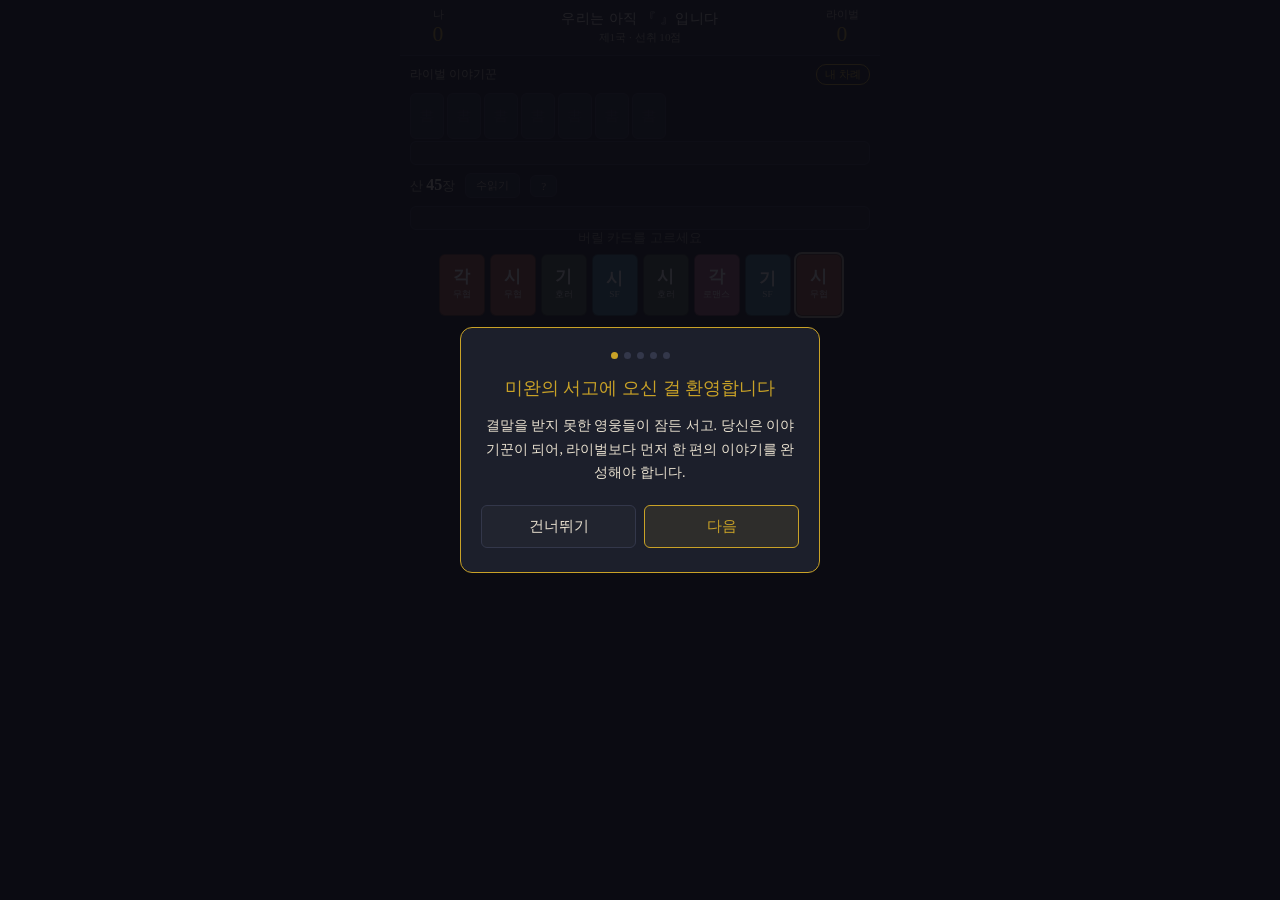
==== index.html @ e7d1369c "업데이트: 튜토리얼 추가, 밸런스/UI 수정" ====
<!DOCTYPE html>
<html lang="ko">
<head>
<meta charset="UTF-8">
<meta name="viewport" content="width=device-width, initial-scale=1.0, maximum-scale=1.0, user-scalable=no">
<title>우리는 아직 『 』입니다 — 대국</title>
<link rel="stylesheet" href="./css/style.css?v=1">
</head>
<body>
<header id="hud">
  <div class="hud-side">
    <span class="hud-label">나</span>
    <span id="my-score" class="hud-score">0</span>
  </div>
  <div class="hud-mid">
    <p class="hud-title">우리는 아직 『 』입니다</p>
    <p class="hud-round">제<span id="round-no">1</span>국 · <span id="target-score"></span></p>
  </div>
  <div class="hud-side">
    <span class="hud-label">라이벌</span>
    <span id="ai-score" class="hud-score">0</span>
  </div>
</header>

<main id="table">
  <!-- 상대 영역 -->
  <section class="zone ai-zone">
    <div class="zone-head">
      <span>라이벌 이야기꾼</span>
      <span id="turn-badge" class="turn-badge"></span>
    </div>
    <div id="ai-hand" class="hand-row backs"></div>
    <div id="ai-discards" class="discard-grid" aria-label="상대 버림패"></div>
  </section>

  <!-- 산 -->
  <section class="zone wall-zone">
    <div class="wall-info">
      <span>산 <b id="wall-count">0</b>장</span>
      <button type="button" id="btn-counts" class="btn tiny">수읽기</button>
      <button type="button" id="btn-help" class="btn tiny">?</button>
    </div>
    <div id="count-panel" class="count-panel hidden"></div>
  </section>

  <!-- 내 영역 -->
  <section class="zone my-zone">
    <div id="my-discards" class="discard-grid" aria-label="내 버림패"></div>
    <div id="assist" class="assist"></div>
    <div id="my-hand" class="hand-row mine"></div>
    <p id="card-info" class="card-info"></p>
    <div id="actions" class="actions"></div>
  </section>
</main>

<!-- 튜토리얼 오버레이 (독립 모듈) -->
<div id="tutorial" class="tutorial hidden"></div>

<!-- 컷인/프롬프트 오버레이 -->
<div id="overlay" class="overlay hidden"></div>

<!-- 도움말 -->
<div id="help" class="overlay hidden">
  <div class="modal help">
    <p class="help-title">이야기 대국 — 규칙</p>
    <p>산에서 번갈아 카드를 뽑고 한 장을 버립니다. 손패 8장이 <b>세트 3장 × 2 + 짝 2장</b>을 이루고 역이 1개 이상이면 완성을 선언해 국을 이깁니다.</p>
    <p><b>세트</b>: 같은 장르 3장, 또는 서사 순서 3장 (기원→시련→각성 / 시련→각성→승리)</p>
    <p><b>짝</b>: 같은 영웅 2장, 또는 인연 짝</p>
    <p><b>운명 뺏기</b>: 상대가 버린 카드로 내 손이 완성되면 가로챌 수 있습니다.</p>
    <p><b>수읽기</b>: 산의 구성은 공개(각 20종 × 3장). "수읽기" 버튼으로 아직 안 보인 장수를 셀 수 있습니다.</p>
    <p>먼저 목표 점수에 도달하면 매치 승리. 산이 마르면 텐파이(한 장 대기) 쪽이 소점을 가져갑니다.</p>
    <button type="button" id="btn-tutorial-again" class="btn">튜토리얼 다시 보기</button>
    <button type="button" id="btn-help-close" class="btn declare">닫기</button>
  </div>
</div>

<script type="module" src="./src/main.js?v=1"></script>
</body>
</html>
---- css/style.css ----
/* style.css — 밤 서고 팔레트 (본편 계승), 모바일 우선 */
:root {
  --night: #14161f;
  --night2: #1c1f2b;
  --panel: #21242f;
  --line: #33374a;
  --paper: #e8e0cf;
  --paper-dim: #b7ae9a;
  --gold: #c9a227;
  --danger: #b0413e;
  --g-mu: #a3543f;
  --g-sf: #3d7a8a;
  --g-fa: #6b5aa0;
  --g-ro: #b0607a;
  --g-ho: #4a5a45;
}
* { box-sizing: border-box; margin: 0; padding: 0; -webkit-tap-highlight-color: transparent; }
html, body { height: 100%; }
body {
  background: var(--night);
  color: var(--paper);
  font-family: "Noto Serif KR", "Nanum Myeongjo", serif;
  max-width: 480px;
  margin: 0 auto;
  display: flex;
  flex-direction: column;
}

/* ---------- HUD ---------- */
#hud {
  display: flex;
  align-items: center;
  justify-content: space-between;
  padding: 8px 12px;
  border-bottom: 1px solid var(--line);
  background: var(--night2);
}
.hud-side { display: flex; flex-direction: column; align-items: center; min-width: 52px; }
.hud-label { font-size: .68rem; color: var(--paper-dim); }
.hud-score { font-size: 1.35rem; color: var(--gold); }
.hud-mid { text-align: center; }
.hud-title { font-size: .85rem; letter-spacing: .04em; }
.hud-round { font-size: .7rem; color: var(--paper-dim); margin-top: 2px; }

/* ---------- 구역 ---------- */
#table { flex: 1; display: flex; flex-direction: column; padding: 8px 10px 14px; gap: 8px; overflow-y: auto; }
.zone-head {
  display: flex; justify-content: space-between; align-items: center;
  font-size: .75rem; color: var(--paper-dim); margin-bottom: 6px;
}
.turn-badge { font-size: .7rem; padding: 2px 8px; border-radius: 10px; border: 1px solid var(--line); }
.turn-badge.mine { color: var(--gold); border-color: var(--gold); }

/* ---------- 카드 ---------- */
.card {
  width: 46px; height: 62px;
  border-radius: 6px;
  border: 1px solid rgba(0,0,0,.4);
  color: #fff;
  font-family: inherit;
  display: inline-flex; flex-direction: column;
  align-items: center; justify-content: center; gap: 2px;
  position: relative;
  flex: 0 0 auto;
}
.card .c-stage { font-size: 1.05rem; font-weight: 700; line-height: 1; }
.card .c-genre { font-size: .58rem; opacity: .9; }
.card.small { width: 34px; height: 46px; }
.card.small .c-stage { font-size: .85rem; }
.card.small .c-genre { font-size: .5rem; }
.card.back { background: var(--panel); border-color: var(--line); }
.card.back::after { content: "書"; color: var(--line); font-size: .9rem; }
.g-mu { background: var(--g-mu); }
.g-sf { background: var(--g-sf); }
.g-fa { background: var(--g-fa); }
.g-ro { background: var(--g-ro); }
.g-ho { background: var(--g-ho); }

.card.tappable { cursor: pointer; }
.card.tappable:active { transform: translateY(-2px); }
.card.selected { transform: translateY(-8px); box-shadow: 0 0 0 2px var(--gold); }
.card.drawn { box-shadow: 0 0 0 2px var(--paper-dim); }
.card.drawn.selected { box-shadow: 0 0 0 2px var(--gold); }
.card.discard { opacity: .75; }
.card.just-discarded { opacity: 1; box-shadow: 0 0 0 2px var(--gold); animation: pulse .9s ease infinite alternate; }
.card.stolen { box-shadow: 0 0 0 2px var(--gold); }
@keyframes pulse { from { box-shadow: 0 0 0 2px var(--gold); } to { box-shadow: 0 0 10px 3px var(--gold); } }

/* ---------- 손패·버림패 ---------- */
.hand-row { display: flex; gap: 5px; flex-wrap: nowrap; overflow-x: auto; padding: 2px 0; }
.hand-row.mine { justify-content: center; flex-wrap: wrap; min-height: 66px; }
.hand-row.backs { gap: 3px; }
.discard-grid {
  display: flex; flex-wrap: wrap; gap: 4px;
  min-height: 24px;
  padding: 6px;
  background: var(--night2);
  border: 1px solid var(--line);
  border-radius: 6px;
}

/* ---------- 산 구역 ---------- */
.wall-zone { }
.wall-info {
  display: flex; align-items: center; gap: 10px;
  font-size: .8rem; color: var(--paper-dim);
}
.wall-info b { color: var(--paper); font-size: 1rem; }
.count-panel {
  margin-top: 8px;
  background: var(--night2); border: 1px solid var(--line); border-radius: 8px;
  padding: 8px 10px;
  font-size: .78rem;
}
.cp-row { display: grid; grid-template-columns: 60px repeat(4, 1fr); gap: 2px; align-items: center; padding: 2px 0; }
.cp-head { color: var(--paper-dim); font-size: .68rem; text-align: center; }
.cp-head span { text-align: center; }
.cp-genre { padding: 1px 6px; border-radius: 4px; color: #fff; font-size: .68rem; text-align: center; }
.cp-n { text-align: center; color: var(--paper); }
.cp-n.zero { color: var(--danger); }
.cp-note { margin-top: 6px; font-size: .62rem; color: var(--paper-dim); }

/* ---------- 자동 판정 보조 (D33) ---------- */
.assist { min-height: 22px; font-size: .8rem; text-align: center; }
.assist-declare { color: var(--gold); animation: pulse-text 1s ease infinite alternate; }
.assist-tenpai { color: var(--gold); }
.assist-hint { color: var(--paper-dim); }
.assist-dim { color: var(--paper-dim); opacity: .7; }
.wait-chip {
  display: inline-block; padding: 1px 7px; border-radius: 9px;
  color: #fff; font-size: .7rem; margin: 1px 2px;
}
.wait-chip b { color: #fff; }
@keyframes pulse-text { from { opacity: .8; } to { opacity: 1; } }

.card-info { font-size: .72rem; color: var(--paper-dim); text-align: center; min-height: 16px; }

/* ---------- 버튼 ---------- */
.actions { display: flex; gap: 8px; justify-content: center; min-height: 44px; }
.btn {
  font-family: inherit; font-size: .95rem;
  padding: 10px 18px;
  background: var(--panel); color: var(--paper);
  border: 1px solid var(--line); border-radius: 6px;
  cursor: pointer;
}
.btn.declare {
  color: var(--gold); border-color: var(--gold);
  background: rgba(201, 162, 39, .1);
}
.btn.tiny { font-size: .7rem; padding: 4px 10px; color: var(--paper-dim); }

/* ---------- 오버레이·모달 ---------- */
.overlay {
  position: fixed; inset: 0;
  background: rgba(10, 11, 17, .82);
  display: flex; align-items: center; justify-content: center;
  padding: 20px;
  z-index: 10;
}
.hidden { display: none !important; }
.modal {
  background: var(--night2);
  border: 1px solid var(--gold);
  border-radius: 10px;
  padding: 22px 20px;
  max-width: 360px; width: 100%;
  max-height: 86vh; overflow-y: auto;
  text-align: center;
  animation: modal-in .25s ease;
}
@keyframes modal-in { from { transform: scale(.92); opacity: 0; } to { transform: scale(1); opacity: 1; } }
.modal-btns { display: flex; gap: 10px; justify-content: center; margin-top: 14px; }

.steal-title { font-size: 1.5rem; color: var(--gold); letter-spacing: .1em; }
.steal-desc { font-size: .85rem; color: var(--paper-dim); margin-top: 10px; line-height: 1.5; }
.steal-score { font-size: .95rem; margin-top: 8px; }

.re-type { font-size: 1.4rem; color: var(--gold); letter-spacing: .08em; }
.roundend.lose .re-type { color: var(--paper-dim); }
.re-who { font-size: .82rem; color: var(--paper-dim); margin: 8px 0 12px; }
.re-hand { display: flex; justify-content: center; gap: 8px; flex-wrap: wrap; margin-bottom: 12px; }
.re-group { display: inline-flex; gap: 3px; padding: 3px; border: 1px dashed var(--line); border-radius: 6px; }
.re-yaku {
  display: flex; justify-content: space-between; align-items: baseline; gap: 8px;
  font-size: .85rem; padding: 3px 4px;
}
.re-yaku small { color: var(--paper-dim); font-size: .65rem; flex: 1; text-align: left; }
.re-yaku b { color: var(--gold); }
.re-score { font-size: 1.7rem; color: var(--gold); margin: 10px 0 4px; }
.ex-line { font-size: .9rem; margin: 6px 0; }
.roundend .btn, .matchend .btn { margin-top: 12px; }

.me-title { font-size: 1.15rem; color: var(--gold); line-height: 1.5; }
.matchend.lose .me-title { color: var(--paper); }
.me-desc { font-size: .8rem; color: var(--paper-dim); margin-top: 8px; }
.me-score { font-size: 1.6rem; margin-top: 12px; }

.help { text-align: left; }
.help-title { font-size: 1.05rem; color: var(--gold); margin-bottom: 10px; text-align: center; }
.help p { font-size: .8rem; line-height: 1.65; margin-bottom: 8px; color: var(--paper); }
.help .btn { display: block; margin: 12px auto 0; }

/* ---------- 튜토리얼 ---------- */
.tutorial {
  position: fixed; inset: 0;
  z-index: 20;
  pointer-events: none;
}
.tutorial:not(.hidden) { pointer-events: auto; }
.tutorial[data-mode="slides"] {
  background: rgba(10, 11, 17, .9);
  display: flex; align-items: center; justify-content: center;
  padding: 20px;
}
.tut-slide {
  background: var(--night2);
  border: 1px solid var(--gold);
  border-radius: 12px;
  padding: 24px 20px;
  max-width: 360px; width: 100%;
  text-align: center;
  animation: modal-in .25s ease;
}
.tut-dots { display: flex; gap: 6px; justify-content: center; margin-bottom: 16px; }
.tut-dots span { width: 7px; height: 7px; border-radius: 50%; background: var(--line); }
.tut-dots span.on { background: var(--gold); }
.tut-title { font-size: 1.15rem; color: var(--gold); margin-bottom: 14px; }
.tut-body { font-size: .88rem; line-height: 1.7; color: var(--paper); }
.tut-body b { color: var(--gold); }
.tut-demo { display: flex; gap: 10px; justify-content: center; margin: 4px 0 16px; }
.tut-btns { display: flex; gap: 8px; justify-content: center; margin-top: 20px; }
.tut-btns .btn { flex: 1; }

/* 상황 툴팁 (코치마크) */
.tutorial[data-mode="coach"] { background: rgba(10, 11, 17, .45); }
.coach-mark {
  position: absolute;
  left: 50%; transform: translateX(-50%);
  max-width: 320px; width: calc(100% - 32px);
  background: var(--night2);
  border: 1px solid var(--gold);
  border-radius: 10px;
  padding: 14px 16px;
  text-align: center;
  animation: modal-in .2s ease;
  box-shadow: 0 6px 24px rgba(0,0,0,.5);
}
.coach-mark p { font-size: .84rem; line-height: 1.6; color: var(--paper); margin-bottom: 10px; }
.coach-mark p b { color: var(--gold); }
.coach-mark .btn { padding: 7px 16px; font-size: .85rem; }
.tut-highlight {
  position: relative;
  z-index: 21;
  box-shadow: 0 0 0 3px var(--gold), 0 0 18px 4px rgba(201,162,39,.5);
  border-radius: 8px;
}
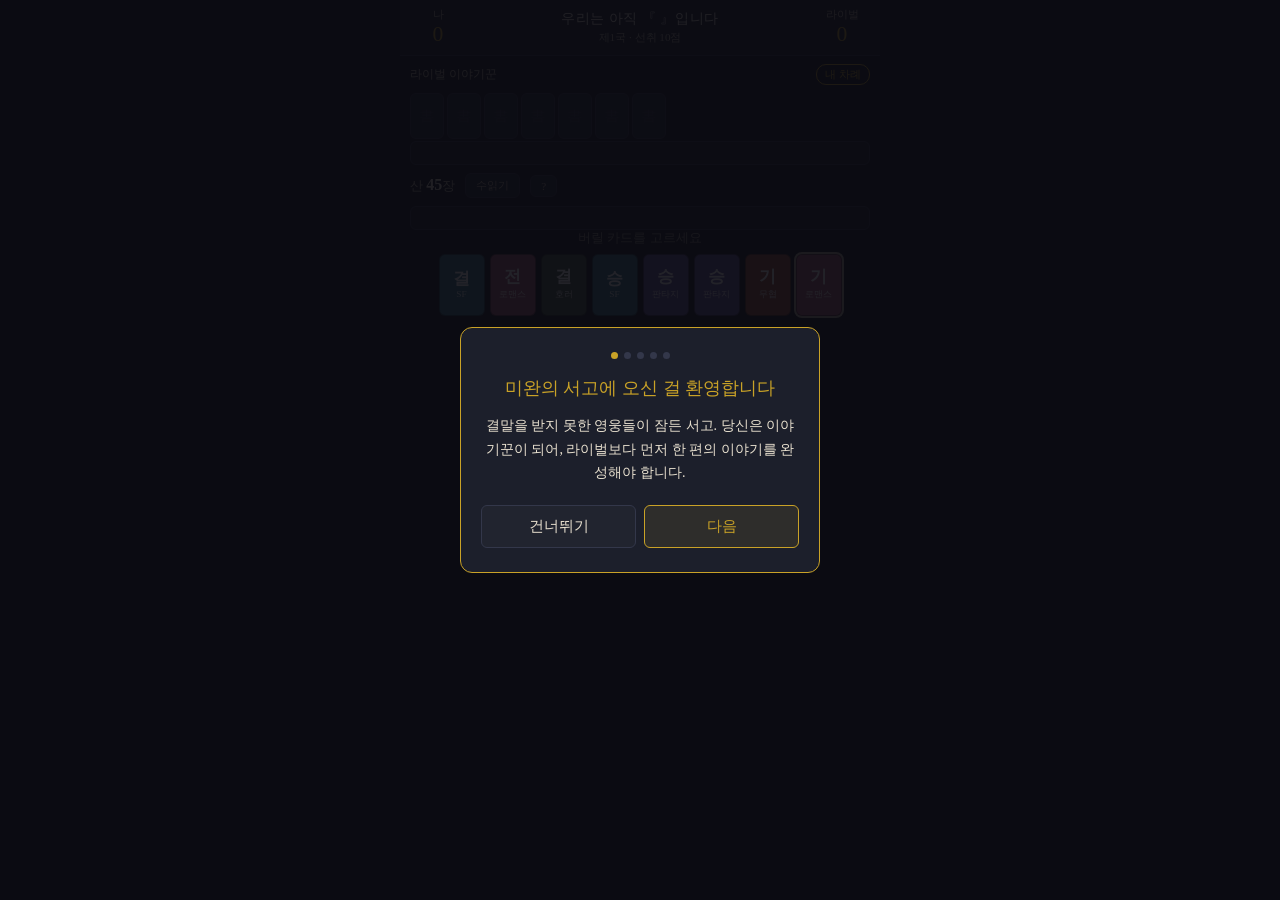
==== commit 70d1ef38: "업데이트 2026-07-22 19:00:05.31" ====
--- a/index.html
+++ b/index.html
@@ -27,7 +27,10 @@
   <section class="zone ai-zone">
     <div class="zone-head">
       <span>라이벌 이야기꾼</span>
-      <span id="turn-badge" class="turn-badge"></span>
+      <span class="zone-head-right">
+        <span id="ai-warn" class="ai-warn"></span>
+        <span id="turn-badge" class="turn-badge"></span>
+      </span>
     </div>
     <div id="ai-hand" class="hand-row backs"></div>
     <div id="ai-discards" class="discard-grid" aria-label="상대 버림패"></div>
--- a/css/style.css
+++ b/css/style.css
@@ -255,3 +255,34 @@
   box-shadow: 0 0 0 3px var(--gold), 0 0 18px 4px rgba(201,162,39,.5);
   border-radius: 8px;
 }
+
+/* 완성 예시 (튜토리얼 정적 그림) */
+.tut-example {
+  display: flex; align-items: flex-start; justify-content: center;
+  gap: 4px; flex-wrap: wrap;
+  margin: 14px 0 4px;
+}
+.tut-ex-group {
+  display: flex; flex-direction: column; align-items: center; gap: 5px;
+  background: var(--night); border: 1px dashed var(--line);
+  border-radius: 8px; padding: 8px 7px 6px;
+}
+.tut-ex-cards { display: flex; gap: 3px; }
+.tut-ex-label { font-size: .58rem; color: var(--paper-dim); text-align: center; line-height: 1.3; max-width: 96px; }
+.tut-ex-plus { align-self: center; color: var(--gold); font-size: 1rem; padding: 0 1px; }
+
+/* ① 상대 텐파이 경고 */
+.zone-head-right { display: inline-flex; align-items: center; gap: 6px; }
+.ai-warn { font-size: 0; }
+.ai-warn.on {
+  font-size: .68rem;
+  color: var(--danger);
+  border: 1px solid var(--danger);
+  border-radius: 10px;
+  padding: 2px 8px;
+  background: rgba(176, 65, 62, .12);
+  animation: warn-pulse 1.1s ease infinite alternate;
+}
+@keyframes warn-pulse { from { opacity: .65; } to { opacity: 1; } }
+/* 상대가 텐파이면 상대 영역 전체를 살짝 물들여 시선을 끈다 */
+.ai-zone.danger .hand-row.backs { box-shadow: 0 0 0 1px var(--danger); border-radius: 6px; padding: 3px; }
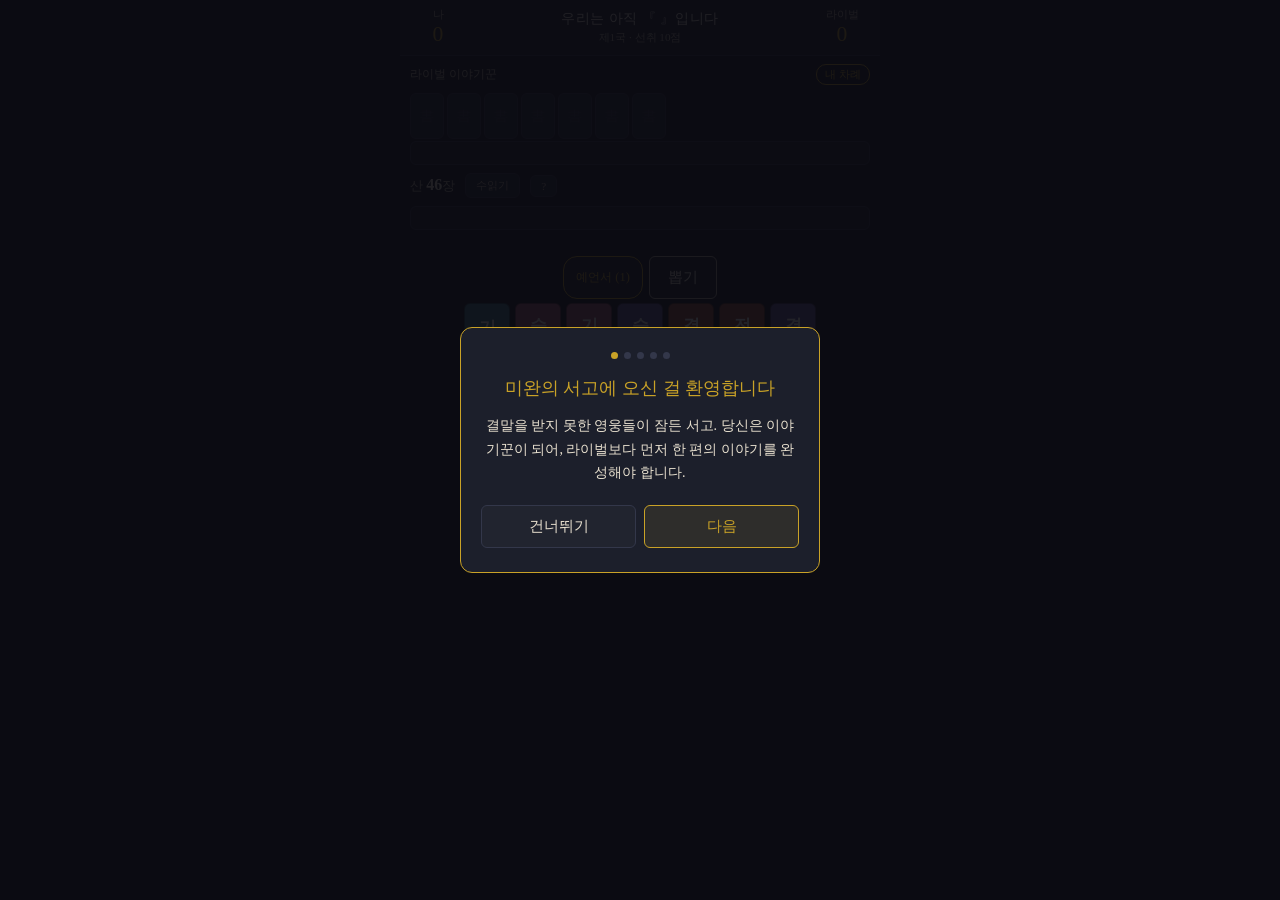
==== commit 91e3dd5c: "Add special abilities (foresight/adapt/foreshadow) M1-M3 + docs" ====
--- a/index.html
+++ b/index.html
@@ -50,9 +50,11 @@
   <section class="zone my-zone">
     <div id="my-discards" class="discard-grid" aria-label="내 버림패"></div>
     <div id="assist" class="assist"></div>
+    <div id="ability-bar" class="ability-bar"></div>
     <div id="my-hand" class="hand-row mine"></div>
     <p id="card-info" class="card-info"></p>
     <div id="actions" class="actions"></div>
+    <div id="ability-panel" class="ability-panel hidden"></div>
   </section>
 </main>
 
--- a/css/style.css
+++ b/css/style.css
@@ -286,3 +286,42 @@
 @keyframes warn-pulse { from { opacity: .65; } to { opacity: 1; } }
 /* 상대가 텐파이면 상대 영역 전체를 살짝 물들여 시선을 끈다 */
 .ai-zone.danger .hand-row.backs { box-shadow: 0 0 0 1px var(--danger); border-radius: 6px; padding: 3px; }
+
+/* ---------- 특수 능력 (예언서·각색·복선) ---------- */
+.ability-bar {
+  display: flex; flex-wrap: wrap; gap: 6px;
+  justify-content: center;
+  margin: 4px 0 2px;
+}
+.ability-btn {
+  background: var(--panel);
+  border: 1px solid var(--gold);
+  color: var(--gold);
+  border-radius: 14px;
+  padding: 5px 12px;
+  font-size: .78rem;
+}
+.ability-btn.used { opacity: .38; border-color: var(--line); color: var(--paper-dim); }
+.draw-btn { border-color: var(--paper-dim); color: var(--paper); }
+.ability-panel {
+  border: 1px solid var(--gold);
+  background: rgba(201, 162, 39, .06);
+  border-radius: 10px;
+  padding: 8px 10px;
+  margin: 6px 0 2px;
+}
+.ability-panel.hidden { display: none; }
+.ap-title { font-size: .78rem; color: var(--gold); margin-bottom: 6px; text-align: center; }
+.peek-row, .pick-row, .genre-pick {
+  display: flex; gap: 6px; flex-wrap: wrap; justify-content: center; align-items: center;
+}
+.peek-item { display: flex; flex-direction: column; align-items: center; gap: 2px; }
+.peek-order { font-size: .6rem; color: var(--paper-dim); }
+.card.pick { box-shadow: 0 0 0 1px var(--gold); }
+.genre-btn { padding: 6px 14px; font-size: .82rem; border-radius: 10px; color: var(--paper); border: 1px solid var(--line); }
+.genre-btn.g-mu { background: var(--g-mu); }
+.genre-btn.g-sf { background: var(--g-sf); }
+.genre-btn.g-fa { background: var(--g-fa); }
+.genre-btn.g-ro { background: var(--g-ro); }
+.genre-btn.g-ho { background: var(--g-ho); }
+.ability-panel .btn.tiny { margin-top: 8px; }
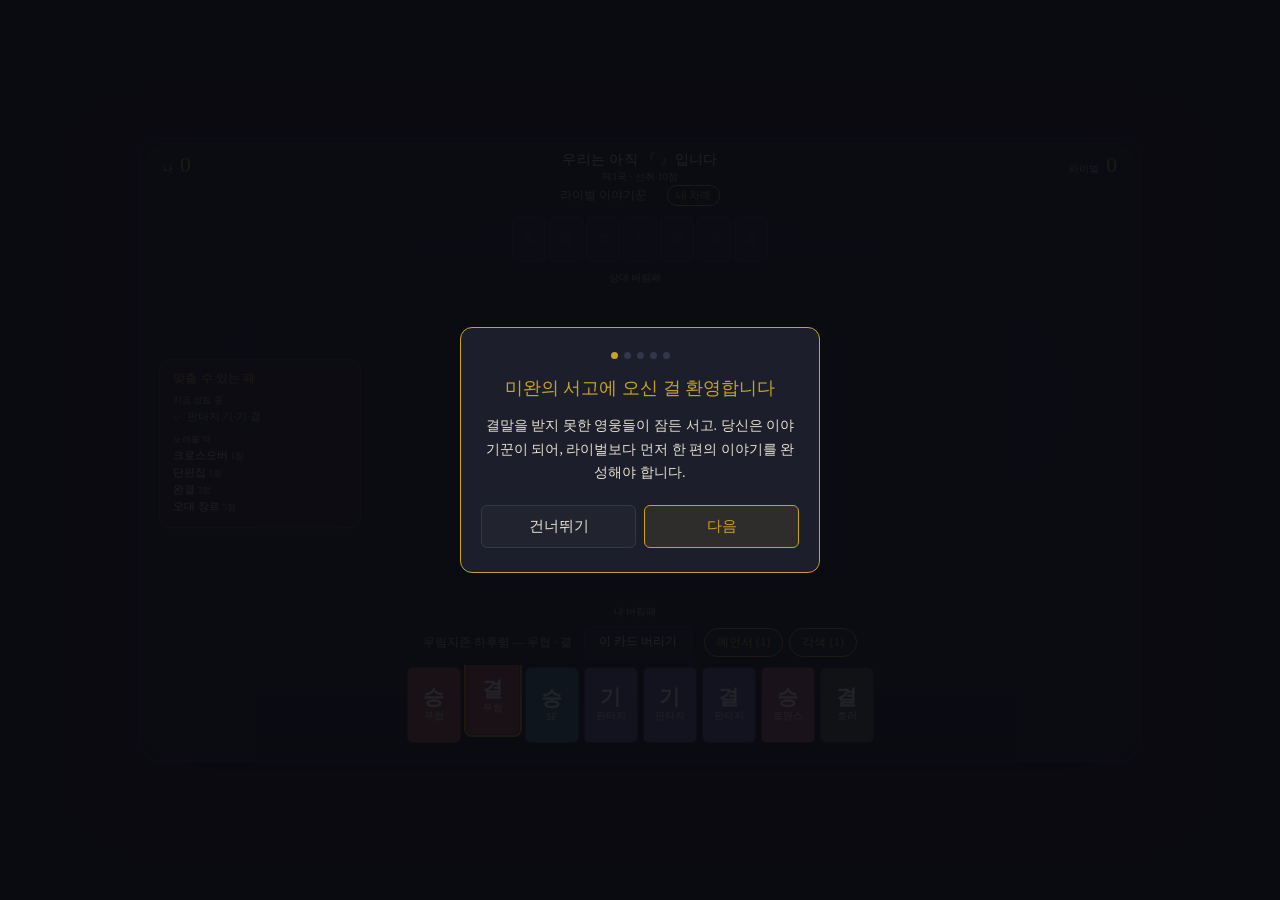
==== commit ecee8f2a: "Add special abilities (foresight/adapt/foreshadow) M1-M3 + docs" ====
--- a/index.html
+++ b/index.html
@@ -2,61 +2,68 @@
 <html lang="ko">
 <head>
 <meta charset="UTF-8">
-<meta name="viewport" content="width=device-width, initial-scale=1.0, maximum-scale=1.0, user-scalable=no">
+<meta name="viewport" content="width=device-width, initial-scale=1.0">
 <title>우리는 아직 『 』입니다 — 대국</title>
-<link rel="stylesheet" href="./css/style.css?v=1">
+<link rel="stylesheet" href="./css/style.css?v=2">
 </head>
 <body>
-<header id="hud">
-  <div class="hud-side">
-    <span class="hud-label">나</span>
-    <span id="my-score" class="hud-score">0</span>
-  </div>
-  <div class="hud-mid">
+
+<!-- 테이블: 상대는 위 끝, 내 패는 아래 끝, 가운데(산)는 비움 -->
+<div class="table">
+  <div class="sc l"><span class="hud-label">나</span><span id="my-score" class="hud-score">0</span></div>
+  <div class="ttl">
     <p class="hud-title">우리는 아직 『 』입니다</p>
     <p class="hud-round">제<span id="round-no">1</span>국 · <span id="target-score"></span></p>
   </div>
-  <div class="hud-side">
-    <span class="hud-label">라이벌</span>
-    <span id="ai-score" class="hud-score">0</span>
-  </div>
-</header>
+  <div class="sc r"><span class="hud-label">라이벌</span><span id="ai-score" class="hud-score">0</span></div>
 
-<main id="table">
-  <!-- 상대 영역 -->
-  <section class="zone ai-zone">
-    <div class="zone-head">
+  <!-- 상대 (위 끝) -->
+  <section class="opp ai-zone">
+    <div class="opp-head">
       <span>라이벌 이야기꾼</span>
-      <span class="zone-head-right">
-        <span id="ai-warn" class="ai-warn"></span>
-        <span id="turn-badge" class="turn-badge"></span>
-      </span>
+      <span id="ai-warn" class="ai-warn"></span>
+      <span id="turn-badge" class="turn-badge"></span>
     </div>
     <div id="ai-hand" class="hand-row backs"></div>
-    <div id="ai-discards" class="discard-grid" aria-label="상대 버림패"></div>
+    <div class="disc-line">
+      <span class="disc-cap">상대 버림패</span>
+      <div id="ai-discards" class="discard-grid" aria-label="상대 버림패"></div>
+    </div>
   </section>
 
-  <!-- 산 -->
-  <section class="zone wall-zone">
-    <div class="wall-info">
-      <span>산 <b id="wall-count">0</b>장</span>
-      <button type="button" id="btn-counts" class="btn tiny">수읽기</button>
-      <button type="button" id="btn-help" class="btn tiny">?</button>
+  <!-- 중앙: 산 + 왼쪽 '맞출 수 있는 패' -->
+  <section class="mid">
+    <aside class="cond">
+      <div class="cond-h">맞출 수 있는 패</div>
+      <div id="assist" class="assist"></div>
+    </aside>
+
+    <div class="wall-zone">
+      <div class="deck-line"></div>
+      <div class="wall-info"><span>산 <b id="wall-count">0</b>장</span></div>
+      <div class="wall-btns">
+        <button type="button" id="btn-counts" class="ghost">수읽기</button>
+        <button type="button" id="btn-help" class="ghost">?</button>
+      </div>
+      <div id="count-panel" class="count-panel hidden"></div>
     </div>
-    <div id="count-panel" class="count-panel hidden"></div>
   </section>
 
-  <!-- 내 영역 -->
-  <section class="zone my-zone">
-    <div id="my-discards" class="discard-grid" aria-label="내 버림패"></div>
-    <div id="assist" class="assist"></div>
-    <div id="ability-bar" class="ability-bar"></div>
+  <!-- 내 패 (아래 끝) -->
+  <section class="you">
+    <div class="disc-line">
+      <span class="disc-cap">내 버림패</span>
+      <div id="my-discards" class="discard-grid" aria-label="내 버림패"></div>
+    </div>
+    <div class="actbar">
+      <p id="card-info" class="card-info"></p>
+      <div id="actions" class="actions"></div>
+      <div id="ability-bar" class="ability-bar"></div>
+    </div>
     <div id="my-hand" class="hand-row mine"></div>
-    <p id="card-info" class="card-info"></p>
-    <div id="actions" class="actions"></div>
     <div id="ability-panel" class="ability-panel hidden"></div>
   </section>
-</main>
+</div>
 
 <!-- 튜토리얼 오버레이 (독립 모듈) -->
 <div id="tutorial" class="tutorial hidden"></div>
@@ -68,17 +75,18 @@
 <div id="help" class="overlay hidden">
   <div class="modal help">
     <p class="help-title">이야기 대국 — 규칙</p>
-    <p>산에서 번갈아 카드를 뽑고 한 장을 버립니다. 손패 8장이 <b>세트 3장 × 2 + 짝 2장</b>을 이루고 역이 1개 이상이면 완성을 선언해 국을 이깁니다.</p>
-    <p><b>세트</b>: 같은 장르 3장, 또는 서사 순서 3장 (기원→시련→각성 / 시련→각성→승리)</p>
+    <p>내 차례엔 산에서 자동으로 한 장 뽑히고(뽑은 카드 자동 선택), 한 장을 버립니다. 손패 8장이 <b>세트 3장 × 2 + 짝 2장</b>을 이루고 역이 1개 이상이면 완성을 선언해 국을 이깁니다.</p>
+    <p><b>세트</b>: 같은 장르 3장, 또는 서사 순서 3장 (기→승→전 / 승→전→결)</p>
     <p><b>짝</b>: 같은 영웅 2장, 또는 인연 짝</p>
     <p><b>운명 뺏기</b>: 상대가 버린 카드로 내 손이 완성되면 가로챌 수 있습니다.</p>
-    <p><b>수읽기</b>: 산의 구성은 공개(각 20종 × 3장). "수읽기" 버튼으로 아직 안 보인 장수를 셀 수 있습니다.</p>
+    <p><b>특수 능력</b>(각 1회): 예언서(산 위 3장 보기) · 각색(손패 장르 바꾸기) · 복선(뽑은 카드 무르고 버림패 회수).</p>
+    <p><b>수읽기</b>: 산의 구성은 공개(각 20종 × 3장). "수읽기"로 아직 안 보인 장수를 셀 수 있습니다.</p>
     <p>먼저 목표 점수에 도달하면 매치 승리. 산이 마르면 텐파이(한 장 대기) 쪽이 소점을 가져갑니다.</p>
     <button type="button" id="btn-tutorial-again" class="btn">튜토리얼 다시 보기</button>
     <button type="button" id="btn-help-close" class="btn declare">닫기</button>
   </div>
 </div>
 
-<script type="module" src="./src/main.js?v=1"></script>
+<script type="module" src="./src/main.js?v=2"></script>
 </body>
 </html>
--- a/css/style.css
+++ b/css/style.css
@@ -17,13 +17,14 @@
 * { box-sizing: border-box; margin: 0; padding: 0; -webkit-tap-highlight-color: transparent; }
 html, body { height: 100%; }
 body {
-  background: var(--night);
+  background: #0a0b10;
   color: var(--paper);
   font-family: "Noto Serif KR", "Nanum Myeongjo", serif;
-  max-width: 480px;
-  margin: 0 auto;
+  min-height: 100vh;
   display: flex;
-  flex-direction: column;
+  align-items: center;
+  justify-content: center;
+  padding: 24px;
 }
 
 /* ---------- HUD ---------- */
@@ -325,3 +326,71 @@
 .genre-btn.g-ro { background: var(--g-ro); }
 .genre-btn.g-ho { background: var(--g-ho); }
 .ability-panel .btn.tiny { margin-top: 8px; }
+
+/* ==================================================================
+   테이블 레이아웃 (와이드/PC) — 상대=위 끝, 내 패=아래 끝, 산=가운데 비움.
+   재사용 요소(.card/.discard-grid/.overlay/.tutorial 등)는 위 정의를 계승.
+   ================================================================== */
+.table {
+  position: relative;
+  width: min(1000px, 96vw);
+  height: min(624px, 92vh);
+  border-radius: 20px;
+  background: radial-gradient(120% 80% at 50% 42%, #1c2029 0%, var(--night) 62%);
+  border: 1px solid #23283a;
+  box-shadow: 0 24px 70px rgba(0,0,0,.6), inset 0 0 60px rgba(0,0,0,.35);
+  display: flex; flex-direction: column; overflow: hidden;
+}
+
+/* 점수 코너 · 제목 (테이블 위) */
+.sc { position: absolute; top: 14px; display: flex; align-items: baseline; gap: 7px; z-index: 2; }
+.sc.l { left: 22px; } .sc.r { right: 22px; }
+.sc .hud-label { font-size: .64rem; color: var(--paper-dim); }
+.sc .hud-score { font-size: 1.35rem; color: var(--gold); }
+.ttl { position: absolute; top: 12px; left: 0; right: 0; text-align: center; z-index: 1; }
+.ttl .hud-title { font-size: .86rem; letter-spacing: .03em; }
+.ttl .hud-round { font-size: .64rem; color: var(--paper-dim); margin-top: 1px; }
+
+/* 상대 (위 끝) */
+.opp { padding: 46px 16px 0; display: flex; flex-direction: column; align-items: center; gap: 8px; }
+.opp-head { display: flex; align-items: center; gap: 10px; font-size: .72rem; color: var(--paper-dim); }
+.disc-line { display: flex; align-items: center; gap: 6px; }
+.disc-cap { font-size: .6rem; color: var(--paper-dim); white-space: nowrap; }
+.disc-line .discard-grid { background: transparent; border: none; padding: 2px; min-height: 0; flex-wrap: nowrap; }
+
+/* 중앙 (산 + 왼쪽 패널). 넓게 비움 */
+.mid { flex: 1; position: relative; display: flex; align-items: center; justify-content: center; }
+.wall-zone { display: flex; flex-direction: column; align-items: center; gap: 6px; }
+.deck-line { width: 150px; height: 7px; border-radius: 6px;
+  background: linear-gradient(90deg, transparent, rgba(201,162,39,.32), transparent); }
+.wall-info { justify-content: center; font-size: 1.05rem; color: var(--paper); }
+.wall-info b { color: var(--gold); font-size: 1.4rem; }
+.wall-btns { display: flex; gap: 9px; margin-top: 2px; }
+.ghost { font-family: inherit; font-size: .64rem; color: var(--paper-dim);
+  border: 1px solid var(--line); border-radius: 18px; padding: 4px 13px; background: transparent; cursor: pointer; }
+.count-panel { position: absolute; top: 4px; left: 50%; transform: translateX(-50%); z-index: 3; width: 290px; margin: 0; }
+
+/* 왼쪽 고정 패널 — 맞출 수 있는 패 */
+.cond { position: absolute; left: 18px; top: 50%; transform: translateY(-50%); width: 202px;
+  border: 1px solid rgba(201,162,39,.3); border-radius: 12px; padding: 11px 13px; background: rgba(201,162,39,.045); }
+.cond-h { font-size: .72rem; color: var(--gold); margin-bottom: 4px; letter-spacing: .02em; }
+.cond .assist { text-align: left; font-size: .68rem; min-height: 0; }
+.cp-k { font-size: .58rem; color: var(--paper-dim); margin: 8px 0 2px; }
+.cp-li { font-size: .66rem; line-height: 1.6; color: var(--paper); }
+.cp-li.ok { color: #8ec07c; }
+.cp-li.dim { color: var(--paper-dim); opacity: .75; }
+.cp-pt { color: var(--paper-dim); font-size: .58rem; }
+.cond .assist-declare, .cond .assist-hint, .cond .assist-tenpai { margin: 6px 0; text-align: left; }
+.cond .chips { display: block; margin-top: 3px; }
+
+/* 내 패 (아래 끝) */
+.you { padding: 4px 16px 16px; display: flex; flex-direction: column; align-items: center; gap: 7px; }
+.you .actbar { display: flex; align-items: center; justify-content: center; gap: 12px; flex-wrap: wrap; min-height: 30px; }
+.you .card-info { min-height: 0; }
+.you .actions { min-height: 0; }
+.you .actions .btn { font-size: .74rem; padding: 7px 14px; }
+.you .hand-row.mine { min-height: 0; flex-wrap: nowrap; }
+.you .hand-row.mine .card { width: 54px; height: 76px; }
+.you .hand-row.mine .card .c-stage { font-size: 1.3rem; }
+.you .hand-row.mine .card .c-genre { font-size: .6rem; }
+.you .ability-bar { margin: 0; }
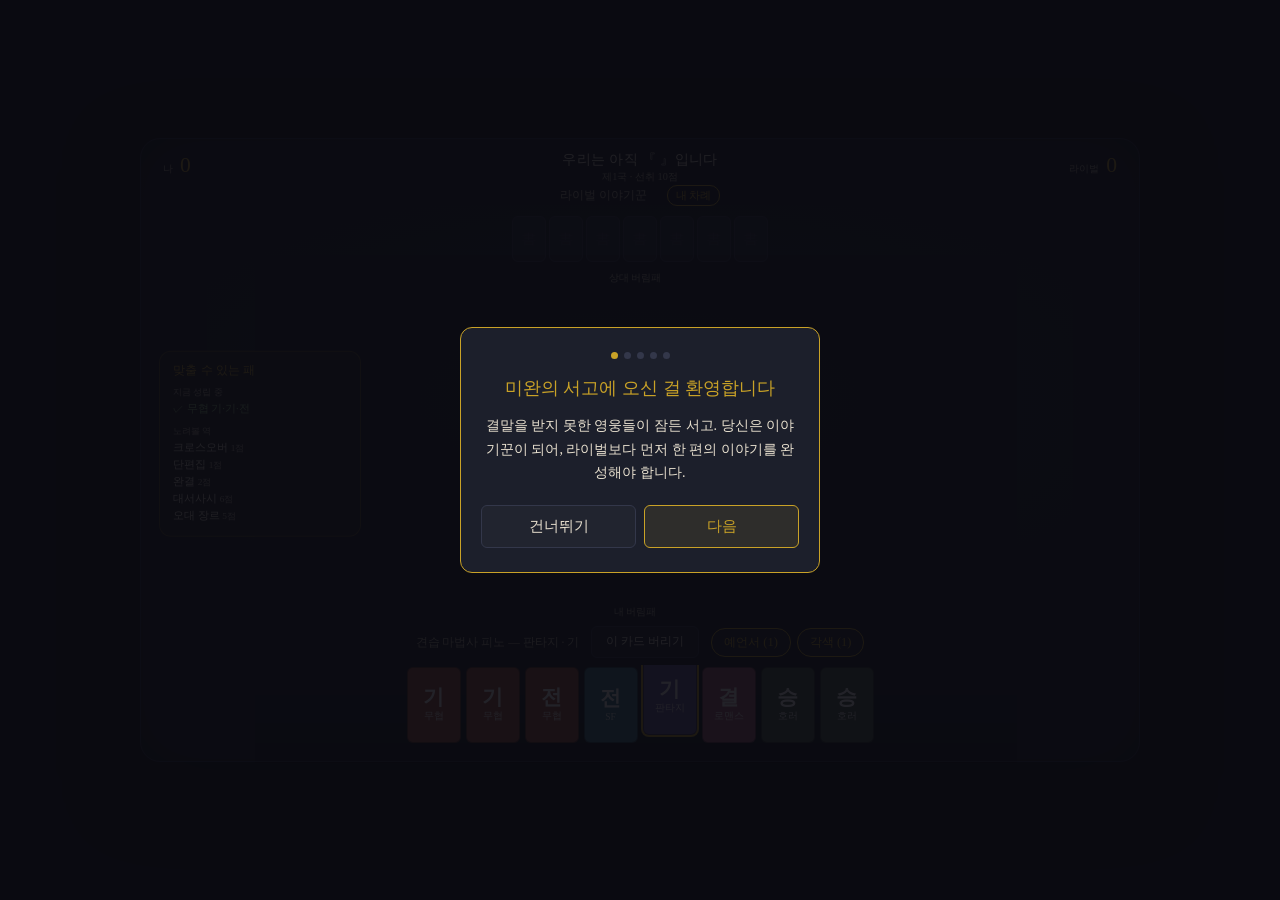
==== commit d5d9c612: "Add special abilities (foresight/adapt/foreshadow) M1-M3 + docs" ====
--- a/index.html
+++ b/index.html
@@ -65,6 +65,9 @@
   </section>
 </div>
 
+<!-- 역 예시 툴팁 (맞출 수 있는 패 hover/탭) -->
+<div id="yaku-tip" class="yaku-tip hidden"></div>
+
 <!-- 튜토리얼 오버레이 (독립 모듈) -->
 <div id="tutorial" class="tutorial hidden"></div>
 
--- a/css/style.css
+++ b/css/style.css
@@ -394,3 +394,40 @@
 .you .hand-row.mine .card .c-stage { font-size: 1.3rem; }
 .you .hand-row.mine .card .c-genre { font-size: .6rem; }
 .you .ability-bar { margin: 0; }
+
+/* ---------- 완성 컷인 연출 (a+b: 모든 완성 연출 + 역만/고득점 강화) ---------- */
+.cutin { position: relative; text-align: center; cursor: pointer; user-select: none; padding: 20px 30px; }
+.cutin-sub { font-size: 1rem; letter-spacing: .32em; color: var(--paper-dim); animation: cut-sub .5s ease both; }
+.cutin-main { font-size: 2.6rem; color: var(--gold); letter-spacing: .05em; margin: 8px 0 6px;
+  animation: cut-main .55s cubic-bezier(.2,.9,.3,1.3) both; }
+.cutin-score { font-size: 1.2rem; color: var(--paper); animation: cut-sub .75s ease both; }
+@keyframes cut-main { from { transform: scale(.55); opacity: 0; } to { transform: scale(1); opacity: 1; } }
+@keyframes cut-sub { from { opacity: 0; transform: translateY(8px); } to { opacity: 1; transform: none; } }
+.cutin.tier-big .cutin-main { font-size: 3rem; text-shadow: 0 0 18px rgba(201,162,39,.6); }
+.cutin.tier-yakuman .cutin-sub { color: var(--gold); }
+.cutin.tier-yakuman .cutin-main { font-size: 3.5rem;
+  animation: cut-main .6s cubic-bezier(.2,.9,.3,1.3) both, yk-glow 1.2s ease infinite alternate .6s; }
+@keyframes yk-glow {
+  from { text-shadow: 0 0 16px rgba(201,162,39,.55); }
+  to { text-shadow: 0 0 34px rgba(201,162,39,1), 0 0 64px rgba(201,162,39,.5); }
+}
+.cutin-rays { position: absolute; inset: -60%; z-index: -1; border-radius: 50%;
+  background: conic-gradient(from 0deg, rgba(201,162,39,.14), transparent 12deg, transparent 30deg, rgba(201,162,39,.14) 42deg);
+  animation: rays-spin 10s linear infinite; }
+.cutin.tier-yakuman .cutin-rays {
+  background: conic-gradient(from 0deg, rgba(201,162,39,.24), transparent 10deg, transparent 24deg, rgba(201,162,39,.24) 34deg);
+  animation-duration: 7s; }
+@keyframes rays-spin { to { transform: rotate(360deg); } }
+
+/* ---------- 역 예시 툴팁 (맞출 수 있는 패) ---------- */
+.yaku-tip { position: fixed; z-index: 30; max-width: 260px;
+  background: var(--night2); border: 1px solid var(--gold); border-radius: 10px;
+  padding: 9px 11px; box-shadow: 0 8px 24px rgba(0,0,0,.55); pointer-events: none; }
+.yaku-tip .yt-title { font-size: .74rem; color: var(--gold); margin-bottom: 1px; }
+.yaku-tip .yt-sub { font-size: .6rem; color: var(--paper-dim); margin-bottom: 7px; }
+.yaku-tip .yt-cards { display: flex; gap: 3px; flex-wrap: wrap; }
+.cp-li.yk { cursor: help; }
+.cp-li.yk:hover { color: var(--gold); }
+
+/* 코치마크 화면 중앙 (손패 가림 방지) */
+.coach-mark.centered { top: 50%; transform: translate(-50%, -50%); }
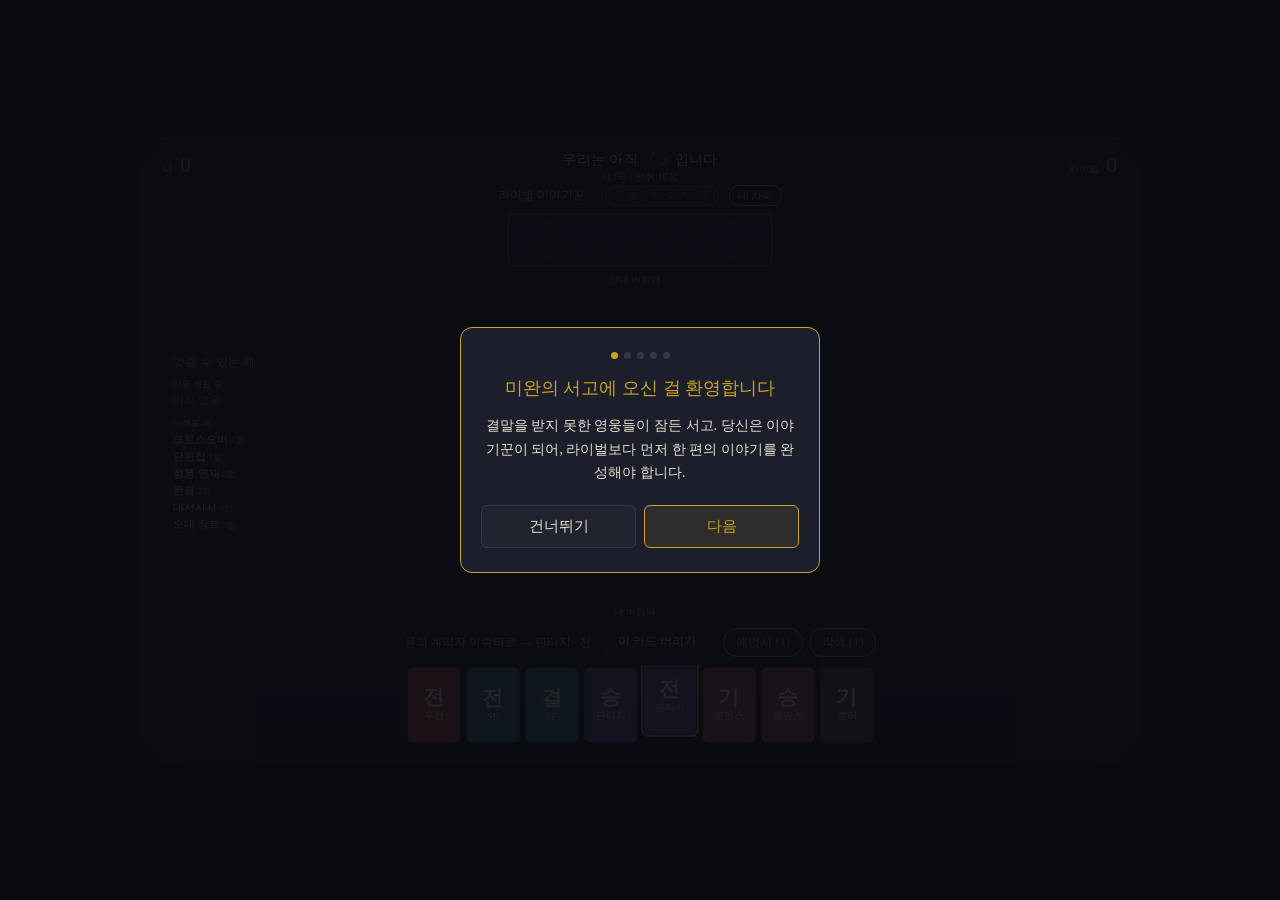
==== commit 3cf1df60: "Add special abilities (foresight/adapt/foreshadow) M1-M3 + docs" ====
--- a/index.html
+++ b/index.html
@@ -21,6 +21,7 @@
   <section class="opp ai-zone">
     <div class="opp-head">
       <span>라이벌 이야기꾼</span>
+      <span id="ai-flash" class="ai-flash-msg"></span>
       <span id="ai-warn" class="ai-warn"></span>
       <span id="turn-badge" class="turn-badge"></span>
     </div>
@@ -79,7 +80,7 @@
   <div class="modal help">
     <p class="help-title">이야기 대국 — 규칙</p>
     <p>내 차례엔 산에서 자동으로 한 장 뽑히고(뽑은 카드 자동 선택), 한 장을 버립니다. 손패 8장이 <b>세트 3장 × 2 + 짝 2장</b>을 이루고 역이 1개 이상이면 완성을 선언해 국을 이깁니다.</p>
-    <p><b>세트</b>: 같은 장르 3장, 또는 서사 순서 3장 (기→승→전 / 승→전→결)</p>
+    <p><b>세트</b>: 같은 장르 3장 (그중 단계가 연속이면 '정통 연재' 보너스)</p>
     <p><b>짝</b>: 같은 영웅 2장, 또는 인연 짝</p>
     <p><b>운명 뺏기</b>: 상대가 버린 카드로 내 손이 완성되면 가로챌 수 있습니다.</p>
     <p><b>특수 능력</b>(각 1회): 예언서(산 위 3장 보기) · 각색(손패 장르 바꾸기) · 복선(뽑은 카드 무르고 버림패 회수).</p>
--- a/css/style.css
+++ b/css/style.css
@@ -431,3 +431,12 @@
 
 /* 코치마크 화면 중앙 (손패 가림 방지) */
 .coach-mark.centered { top: 50%; transform: translate(-50%, -50%); }
+
+/* 라이벌 능력 사용 표시 */
+.ai-flash-msg { font-size: 0; }
+.ai-flash-msg.on {
+  font-size: .62rem; color: var(--gold);
+  border: 1px solid var(--gold); border-radius: 10px; padding: 2px 8px;
+  background: rgba(201, 162, 39, .1);
+  animation: warn-pulse 1s ease infinite alternate;
+}
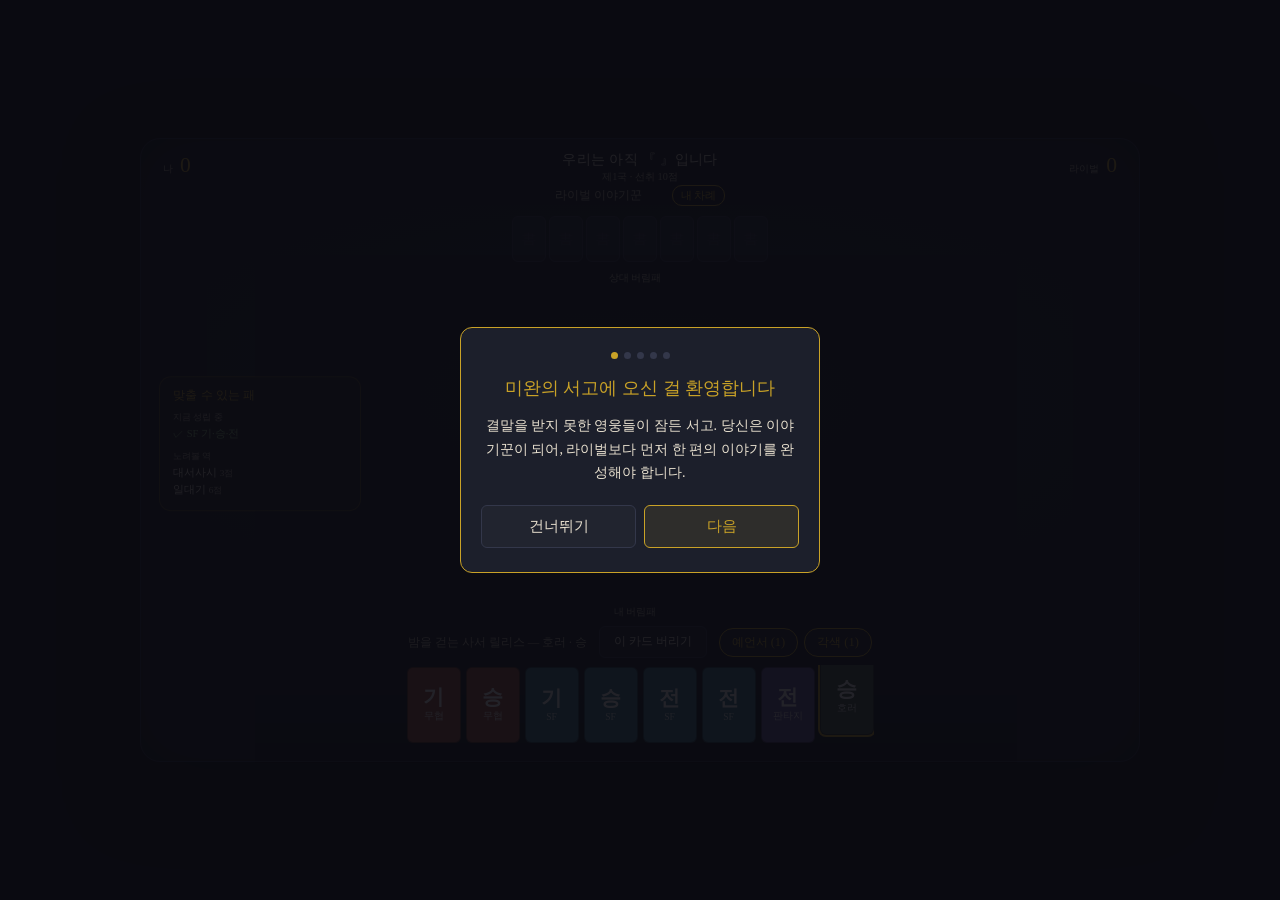
==== commit 59fbd089: "Add special abilities (foresight/adapt/foreshadow) M1-M3 + docs" ====
--- a/index.html
+++ b/index.html
@@ -4,7 +4,7 @@
 <meta charset="UTF-8">
 <meta name="viewport" content="width=device-width, initial-scale=1.0">
 <title>우리는 아직 『 』입니다 — 대국</title>
-<link rel="stylesheet" href="./css/style.css?v=2">
+<link rel="stylesheet" href="./css/style.css?v=4">
 </head>
 <body>
 
@@ -79,8 +79,8 @@
 <div id="help" class="overlay hidden">
   <div class="modal help">
     <p class="help-title">이야기 대국 — 규칙</p>
-    <p>내 차례엔 산에서 자동으로 한 장 뽑히고(뽑은 카드 자동 선택), 한 장을 버립니다. 손패 8장이 <b>세트 3장 × 2 + 짝 2장</b>을 이루고 역이 1개 이상이면 완성을 선언해 국을 이깁니다.</p>
-    <p><b>세트</b>: 같은 장르 3장 (그중 단계가 연속이면 '정통 연재' 보너스)</p>
+    <p>내 차례엔 산에서 자동으로 한 장 뽑히고(뽑은 카드 자동 선택), 한 장을 버립니다. 손패 8장이 <b>세트 3장 × 2 + 짝 2장</b>을 이루고 <b>결말(승전결) 세트가 하나 이상</b> 있으면 완성을 선언해 국을 이깁니다.</p>
+    <p><b>세트</b>: 같은 장르로 이어지는 <b>기승전</b> 또는 <b>승전결</b> 3장 (중복 카드는 세트에 못 씀 — 짝에만)</p>
     <p><b>짝</b>: 같은 영웅 2장, 또는 인연 짝</p>
     <p><b>운명 뺏기</b>: 상대가 버린 카드로 내 손이 완성되면 가로챌 수 있습니다.</p>
     <p><b>특수 능력</b>(각 1회): 예언서(산 위 3장 보기) · 각색(손패 장르 바꾸기) · 복선(뽑은 카드 무르고 버림패 회수).</p>
@@ -91,6 +91,6 @@
   </div>
 </div>
 
-<script type="module" src="./src/main.js?v=2"></script>
+<script type="module" src="./src/main.js?v=4"></script>
 </body>
 </html>
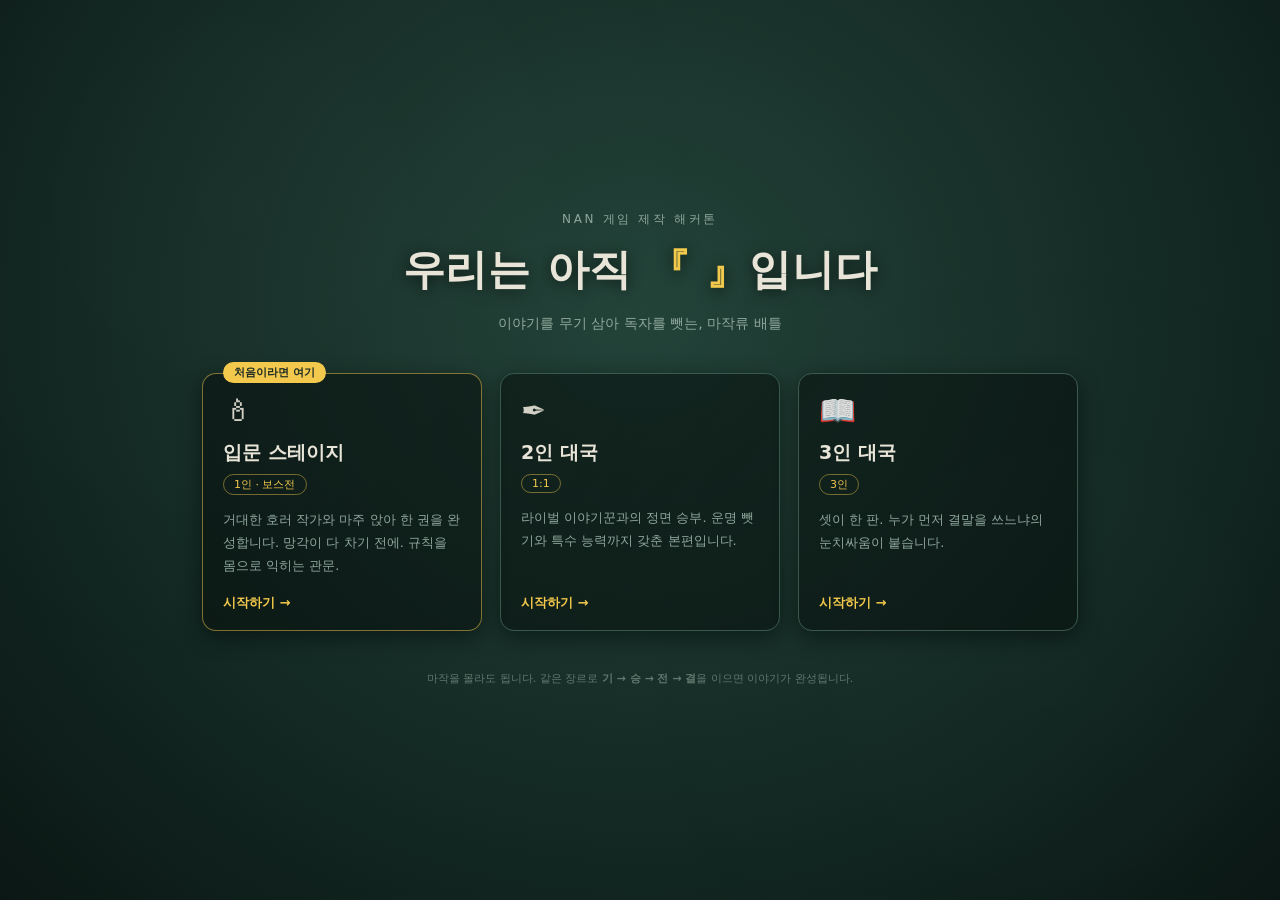
==== commit 1d40c1df: "Add special abilities (foresight/adapt/foreshadow) M1-M3 + docs" ====
--- a/index.html
+++ b/index.html
@@ -3,94 +3,114 @@
 <head>
 <meta charset="UTF-8">
 <meta name="viewport" content="width=device-width, initial-scale=1.0">
-<title>우리는 아직 『 』입니다 — 대국</title>
-<link rel="stylesheet" href="./css/style.css?v=4">
+<title>우리는 아직 『 』입니다</title>
+<meta name="description" content="이야기를 무기 삼아 독자를 뺏는, 마작류 배틀. NAN 게임 제작 해커톤 출품작.">
+<style>
+  /* ===== 시작 화면 =====
+     게임 로직에 전혀 의존하지 않는 독립 페이지.
+     모드는 아래 <script> 의 MODES 배열 하나로만 정의된다 —
+     모드가 늘거나 주소가 바뀌면 그 배열만 고치면 되고, 마크업은 손대지 않는다. */
+  :root{
+    --ink:#e8e4d8;          /* 본문 글자 */
+    --dim:#8fa79c;          /* 보조 글자 */
+    --gold:#f2c94c;         /* 강조(양피지 금박) */
+    --line:#3a5a4e;         /* 테두리 */
+    --panel:rgba(8,16,13,.55);
+  }
+  *{box-sizing:border-box}
+  body{margin:0;min-height:100vh;color:var(--ink);
+    font-family:"Noto Serif KR","Noto Sans KR",system-ui,serif;
+    background:radial-gradient(ellipse at 50% 34%, #234339, #142a24 58%, #0b1714);
+    display:flex;flex-direction:column;align-items:center;justify-content:center;
+    padding:40px 20px;gap:38px}
+
+  /* 종이 결 — 이미지 없이 아주 옅은 노이즈만. 배포 경로에 의존하지 않게 CSS로 처리 */
+  body::before{content:'';position:fixed;inset:0;pointer-events:none;opacity:.5;
+    background:
+      radial-gradient(circle at 18% 22%, rgba(255,255,255,.030), transparent 45%),
+      radial-gradient(circle at 82% 74%, rgba(255,255,255,.022), transparent 42%)}
+
+  /* --- 표제 --- */
+  .head{text-align:center;position:relative;z-index:1}
+  .kicker{font-size:12px;letter-spacing:.22em;color:var(--dim);margin:0 0 14px}
+  h1{margin:0;font-size:clamp(26px,5vw,42px);font-weight:700;letter-spacing:.02em;
+    text-shadow:0 2px 14px rgba(0,0,0,.6)}
+  h1 .blank{color:var(--gold)}
+  .tagline{margin:14px 0 0;font-size:14px;color:var(--dim);line-height:1.7}
+
+  /* --- 모드 카드 --- */
+  .modes{display:flex;gap:18px;flex-wrap:wrap;justify-content:center;
+    position:relative;z-index:1;max-width:900px;width:100%}
+  .mode{flex:1 1 250px;max-width:280px;min-height:250px;
+    display:flex;flex-direction:column;text-decoration:none;color:inherit;
+    background:var(--panel);border:1px solid var(--line);border-radius:14px;
+    padding:22px 20px 18px;
+    box-shadow:0 6px 22px rgba(0,0,0,.45);
+    transition:transform .16s ease, border-color .16s ease, box-shadow .16s ease}
+  .mode:hover,.mode:focus-visible{transform:translateY(-6px);border-color:var(--gold);
+    box-shadow:0 12px 30px rgba(0,0,0,.55);outline:none}
+  .mode:focus-visible{outline:2px solid var(--gold);outline-offset:3px}
+
+  .glyph{font-size:30px;line-height:1;margin-bottom:14px;opacity:.9}
+  .mode h2{margin:0;font-size:19px;font-weight:700}
+  .seats{display:inline-block;margin-top:8px;font-size:11px;color:var(--gold);
+    border:1px solid rgba(242,201,76,.45);border-radius:999px;padding:2px 10px}
+  .mode p{margin:14px 0 0;font-size:13px;line-height:1.75;color:var(--dim);flex:1}
+  .go{margin-top:16px;font-size:13px;font-weight:700;color:var(--gold)}
+
+  /* 처음 오는 사람을 어디로 보낼지 한 곳만 표시 — 선택지가 셋이면 길잡이가 필요하다 */
+  .mode.first{border-color:rgba(242,201,76,.5)}
+  .flag{position:absolute;transform:translateY(-34px);
+    font-size:11px;color:#1a2a24;background:var(--gold);
+    border-radius:999px;padding:3px 11px;font-weight:700}
+  .mode.first{position:relative}
+
+  .foot{font-size:11px;color:#5f776d;text-align:center;line-height:1.9;
+    position:relative;z-index:1}
+  .foot a{color:#7f9a8f}
+</style>
 </head>
 <body>
+  <header class="head">
+    <p class="kicker">NAN 게임 제작 해커톤</p>
+    <h1>우리는 아직 <span class="blank">『 』</span>입니다</h1>
+    <p class="tagline">이야기를 무기 삼아 독자를 뺏는, 마작류 배틀</p>
+  </header>
 
-<!-- 테이블: 상대는 위 끝, 내 패는 아래 끝, 가운데(산)는 비움 -->
-<div class="table">
-  <div class="sc l"><span class="hud-label">나</span><span id="my-score" class="hud-score">0</span></div>
-  <div class="ttl">
-    <p class="hud-title">우리는 아직 『 』입니다</p>
-    <p class="hud-round">제<span id="round-no">1</span>국 · <span id="target-score"></span></p>
-  </div>
-  <div class="sc r"><span class="hud-label">라이벌</span><span id="ai-score" class="hud-score">0</span></div>
+  <nav class="modes" id="modes" aria-label="모드 선택"></nav>
 
-  <!-- 상대 (위 끝) -->
-  <section class="opp ai-zone">
-    <div class="opp-head">
-      <span>라이벌 이야기꾼</span>
-      <span id="ai-flash" class="ai-flash-msg"></span>
-      <span id="ai-warn" class="ai-warn"></span>
-      <span id="turn-badge" class="turn-badge"></span>
-    </div>
-    <div id="ai-hand" class="hand-row backs"></div>
-    <div class="disc-line">
-      <span class="disc-cap">상대 버림패</span>
-      <div id="ai-discards" class="discard-grid" aria-label="상대 버림패"></div>
-    </div>
-  </section>
+  <footer class="foot">
+    마작을 몰라도 됩니다. 같은 장르로 <b>기 → 승 → 전 → 결</b>을 이으면 이야기가 완성됩니다.
+  </footer>
 
-  <!-- 중앙: 산 + 왼쪽 '맞출 수 있는 패' -->
-  <section class="mid">
-    <aside class="cond">
-      <div class="cond-h">맞출 수 있는 패</div>
-      <div id="assist" class="assist"></div>
-    </aside>
+<script>
+  // 모드 정의 — 이 배열이 시작 화면의 유일한 설정값.
+  // 새 모드가 생기면 여기 한 칸만 추가하면 카드가 따라 생긴다.
+  const MODES = [
+    { href:'./3p/m2.html', glyph:'🕯', name:'입문 스테이지',
+      seats:'1인 · 보스전', first:true,
+      desc:'거대한 호러 작가와 마주 앉아 한 권을 완성합니다. 망각이 다 차기 전에. 규칙을 몸으로 익히는 관문.' },
+    { href:'./duel.html', glyph:'✒', name:'2인 대국',
+      seats:'1:1', first:false,
+      desc:'라이벌 이야기꾼과의 정면 승부. 운명 뺏기와 특수 능력까지 갖춘 본편입니다.' },
+    { href:'./3p/index.html', glyph:'📖', name:'3인 대국',
+      seats:'3인', first:false,
+      desc:'셋이 한 판. 누가 먼저 결말을 쓰느냐의 눈치싸움이 붙습니다.' },
+  ];
 
-    <div class="wall-zone">
-      <div class="deck-line"></div>
-      <div class="wall-info"><span>산 <b id="wall-count">0</b>장</span></div>
-      <div class="wall-btns">
-        <button type="button" id="btn-counts" class="ghost">수읽기</button>
-        <button type="button" id="btn-help" class="ghost">?</button>
-      </div>
-      <div id="count-panel" class="count-panel hidden"></div>
-    </div>
-  </section>
-
-  <!-- 내 패 (아래 끝) -->
-  <section class="you">
-    <div class="disc-line">
-      <span class="disc-cap">내 버림패</span>
-      <div id="my-discards" class="discard-grid" aria-label="내 버림패"></div>
-    </div>
-    <div class="actbar">
-      <p id="card-info" class="card-info"></p>
-      <div id="actions" class="actions"></div>
-      <div id="ability-bar" class="ability-bar"></div>
-    </div>
-    <div id="my-hand" class="hand-row mine"></div>
-    <div id="ability-panel" class="ability-panel hidden"></div>
-  </section>
-</div>
-
-<!-- 역 예시 툴팁 (맞출 수 있는 패 hover/탭) -->
-<div id="yaku-tip" class="yaku-tip hidden"></div>
-
-<!-- 튜토리얼 오버레이 (독립 모듈) -->
-<div id="tutorial" class="tutorial hidden"></div>
-
-<!-- 컷인/프롬프트 오버레이 -->
-<div id="overlay" class="overlay hidden"></div>
-
-<!-- 도움말 -->
-<div id="help" class="overlay hidden">
-  <div class="modal help">
-    <p class="help-title">이야기 대국 — 규칙</p>
-    <p>내 차례엔 산에서 자동으로 한 장 뽑히고(뽑은 카드 자동 선택), 한 장을 버립니다. 손패 8장이 <b>세트 3장 × 2 + 짝 2장</b>을 이루고 <b>결말(승전결) 세트가 하나 이상</b> 있으면 완성을 선언해 국을 이깁니다.</p>
-    <p><b>세트</b>: 같은 장르로 이어지는 <b>기승전</b> 또는 <b>승전결</b> 3장 (중복 카드는 세트에 못 씀 — 짝에만)</p>
-    <p><b>짝</b>: 같은 영웅 2장, 또는 인연 짝</p>
-    <p><b>운명 뺏기</b>: 상대가 버린 카드로 내 손이 완성되면 가로챌 수 있습니다.</p>
-    <p><b>특수 능력</b>(각 1회): 예언서(산 위 3장 보기) · 각색(손패 장르 바꾸기) · 복선(뽑은 카드 무르고 버림패 회수).</p>
-    <p><b>수읽기</b>: 산의 구성은 공개(각 20종 × 3장). "수읽기"로 아직 안 보인 장수를 셀 수 있습니다.</p>
-    <p>먼저 목표 점수에 도달하면 매치 승리. 산이 마르면 텐파이(한 장 대기) 쪽이 소점을 가져갑니다.</p>
-    <button type="button" id="btn-tutorial-again" class="btn">튜토리얼 다시 보기</button>
-    <button type="button" id="btn-help-close" class="btn declare">닫기</button>
-  </div>
-</div>
-
-<script type="module" src="./src/main.js?v=4"></script>
+  // 렌더 — 데이터를 카드로 옮기는 것 하나만 한다.
+  const nav = document.getElementById('modes');
+  for (const m of MODES) {
+    const a = document.createElement('a');
+    a.className = 'mode' + (m.first ? ' first' : '');
+    a.href = m.href;
+    a.innerHTML =
+      (m.first ? '<span class="flag">처음이라면 여기</span>' : '')
+      + `<div class="glyph" aria-hidden="true">${m.glyph}</div>`
+      + `<h2>${m.name}</h2><div><span class="seats">${m.seats}</span></div>`
+      + `<p>${m.desc}</p><div class="go">시작하기 →</div>`;
+    nav.appendChild(a);
+  }
+</script>
 </body>
 </html>
